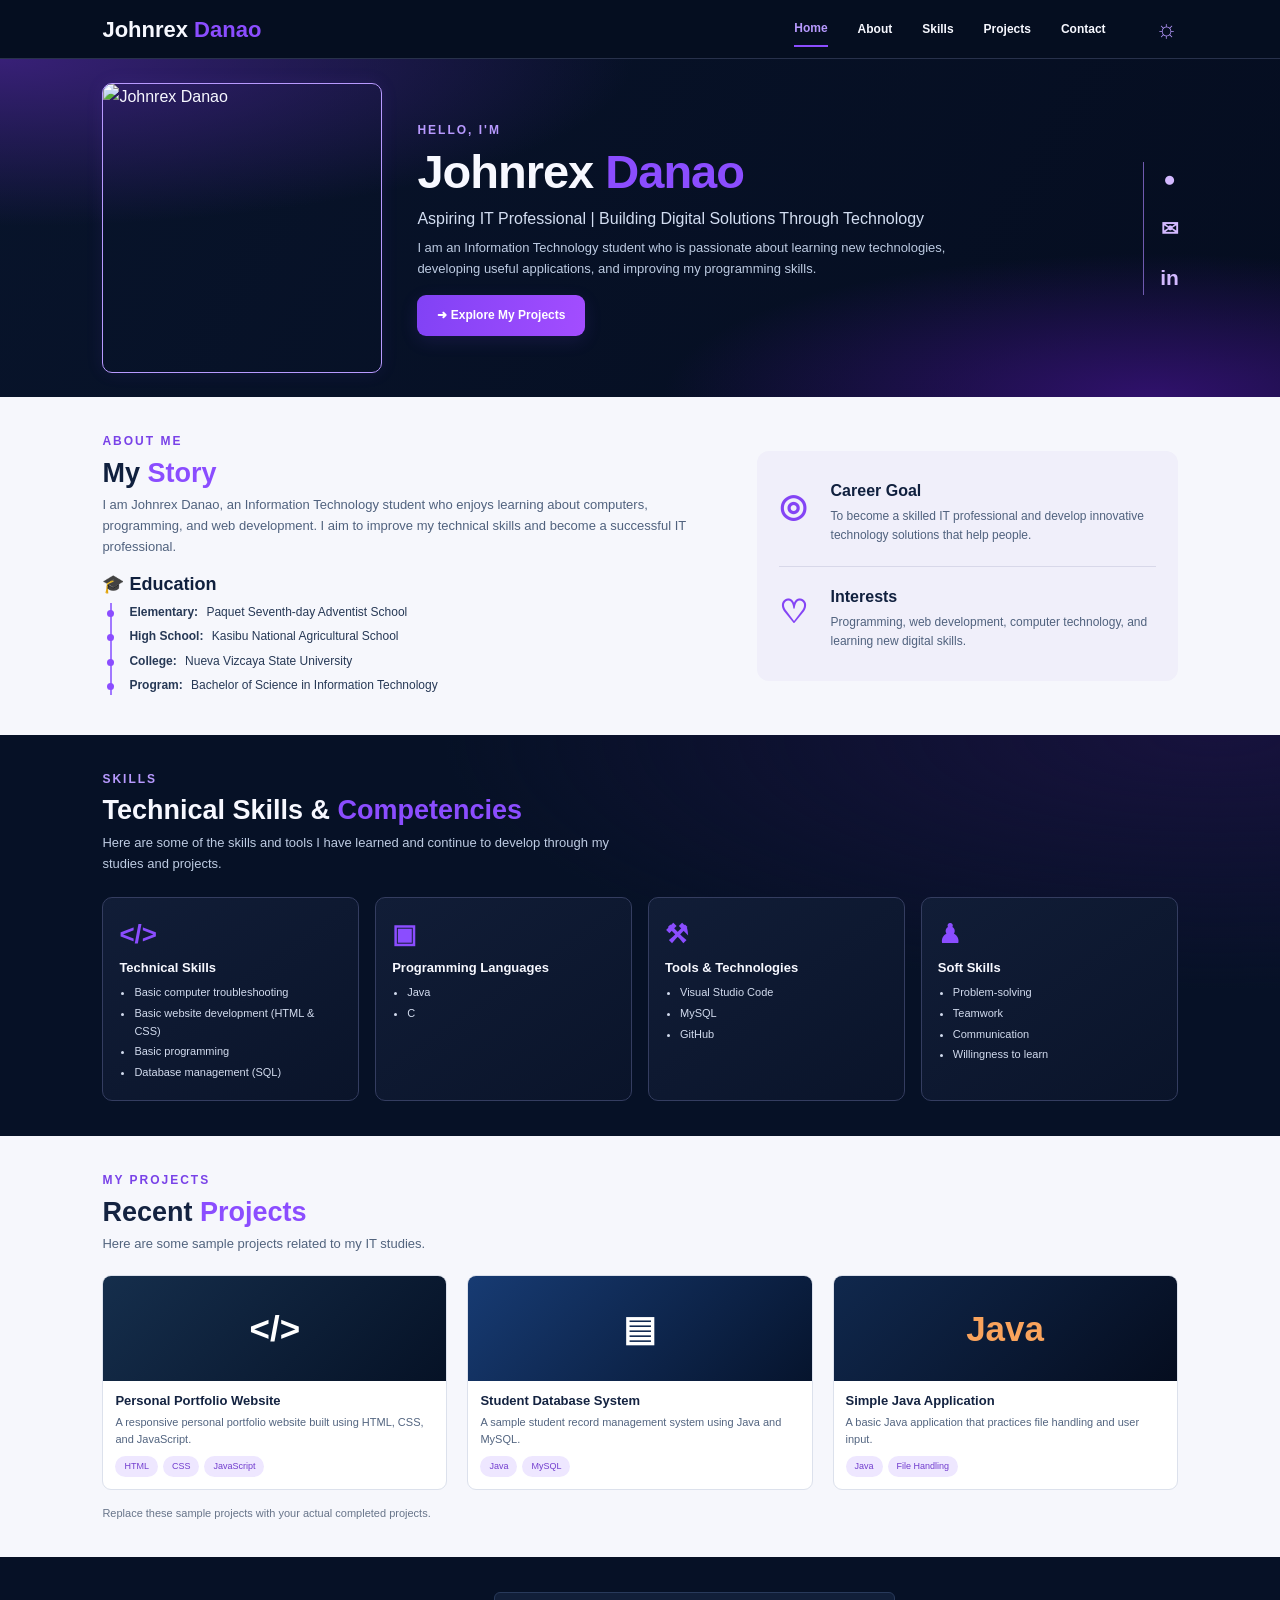
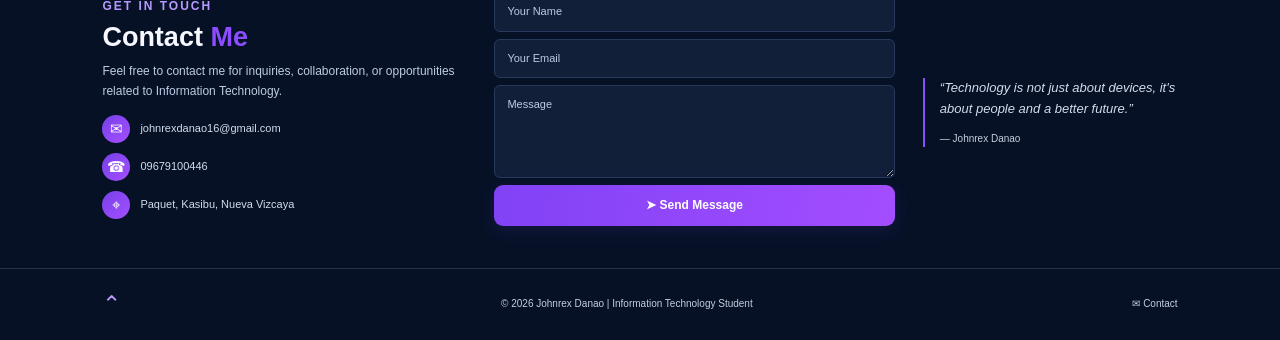
==== index.html @ a5cda1eb "Rename portfolio files" ====
﻿<!DOCTYPE html>
<html lang="en">
<head>
  <meta charset="UTF-8">
  <meta name="viewport" content="width=device-width, initial-scale=1.0">
  <title>Johnrex Danao | IT Portfolio</title>

  <link rel="stylesheet" href="jana1.css">
  <script src="jana1.js" defer></script>
</head>
<body>

  <!-- NAVIGATION -->
  <header class="navbar">
    <a href="#home" class="logo">Johnrex <span>Danao</span></a>

    <button class="menu-toggle" id="menuToggle"
      aria-label="Open navigation" aria-expanded="false">☰</button>

    <nav class="nav-links" id="navLinks">
      <a href="#home">Home</a>
      <a href="#about">About</a>
      <a href="#skills">Skills</a>
      <a href="#projects">Projects</a>
      <a href="#contact">Contact</a>
      <button id="themeToggle" class="theme-toggle"
        aria-label="Toggle light and dark theme">☼</button>
    </nav>
  </header>

  <!-- HOME -->
  <section id="home" class="hero">
    <div class="hero-photo">
      <img src="C:\Users\johnr\OneDrive\Documents\mypicture.jpg" alt="Johnrex Danao">
    </div>

    <div class="hero-content">
      <p class="eyebrow">HELLO, I'M</p>
      <h1>Johnrex <span>Danao</span></h1>

      <h2>
        Aspiring IT Professional |
        Building Digital Solutions Through Technology
      </h2>

      <p>
        I am an Information Technology student who is passionate
        about learning new technologies, developing useful
        applications, and improving my programming skills.
      </p>

      <a href="#projects" class="button">
        ➜ Explore My Projects
      </a>
    </div>

    <div class="social-links">
      <a href="https://github.com/" target="_blank"
         rel="noopener noreferrer" aria-label="GitHub">●</a>
      <a href="mailto:johnrexdanao16@gmail.com"
         aria-label="Email">✉</a>
      <a href="https://www.linkedin.com/" target="_blank"
         rel="noopener noreferrer" aria-label="LinkedIn">in</a>
    </div>
  </section>

  <!-- ABOUT -->
  <section id="about" class="about section">
    <div class="about-left">
      <p class="eyebrow">ABOUT ME</p>
      <h2>My <span>Story</span></h2>

      <p>
        I am Johnrex Danao, an Information Technology student
        who enjoys learning about computers, programming,
        and web development. I aim to improve my technical
        skills and become a successful IT professional.
      </p>

      <h3 class="subheading">🎓 Education</h3>

      <div class="education">
        <p><strong>Elementary:</strong>
          Paquet Seventh-day Adventist School</p>
        <p><strong>High School:</strong>
          Kasibu National Agricultural School</p>
        <p><strong>College:</strong>
          Nueva Vizcaya State University</p>
        <p><strong>Program:</strong>
          Bachelor of Science in Information Technology</p>
      </div>
    </div>

    <div class="about-right">
      <article class="about-card">
        <div class="about-icon">◎</div>
        <div>
          <h3>Career Goal</h3>
          <p>
            To become a skilled IT professional and develop
            innovative technology solutions that help people.
          </p>
        </div>
      </article>

      <article class="about-card">
        <div class="about-icon">♡</div>
        <div>
          <h3>Interests</h3>
          <p>
            Programming, web development, computer technology,
            and learning new digital skills.
          </p>
        </div>
      </article>
    </div>
  </section>

  <!-- SKILLS -->
  <section id="skills" class="skills section">
    <p class="eyebrow">SKILLS</p>
    <h2>Technical Skills & <span>Competencies</span></h2>
    <p class="section-description">
      Here are some of the skills and tools I have learned
      and continue to develop through my studies and projects.
    </p>

    <div class="skills-grid">
      <article class="skill-card">
        <div class="skill-icon">&lt;/&gt;</div>
        <h3>Technical Skills</h3>
        <ul>
          <li>Basic computer troubleshooting</li>
          <li>Basic website development (HTML & CSS)</li>
          <li>Basic programming</li>
          <li>Database management (SQL)</li>
        </ul>
      </article>

      <article class="skill-card">
        <div class="skill-icon">▣</div>
        <h3>Programming Languages</h3>
        <ul>
          <li>Java</li>
          <li>C</li>
        </ul>
      </article>

      <article class="skill-card">
        <div class="skill-icon">⚒</div>
        <h3>Tools & Technologies</h3>
        <ul>
          <li>Visual Studio Code</li>
          <li>MySQL</li>
          <li>GitHub</li>
        </ul>
      </article>

      <article class="skill-card">
        <div class="skill-icon">♟</div>
        <h3>Soft Skills</h3>
        <ul>
          <li>Problem-solving</li>
          <li>Teamwork</li>
          <li>Communication</li>
          <li>Willingness to learn</li>
        </ul>
      </article>
    </div>
  </section>

  <!-- PROJECTS -->
  <section id="projects" class="projects section">
    <p class="eyebrow">MY PROJECTS</p>
    <h2>Recent <span>Projects</span></h2>
    <p class="section-description">
      Here are some sample projects related to my IT studies.
    </p>

    <div class="projects-grid">
      <article class="project-card">
        <div class="project-image code-image">
          <span>&lt;/&gt;</span>
        </div>
        <div class="project-content">
          <h3>Personal Portfolio Website</h3>
          <p>
            A responsive personal portfolio website built
            using HTML, CSS, and JavaScript.
          </p>
          <div class="tags">
            <span>HTML</span><span>CSS</span><span>JavaScript</span>
          </div>
        </div>
      </article>

      <article class="project-card">
        <div class="project-image database-image">
          <span>▤</span>
        </div>
        <div class="project-content">
          <h3>Student Database System</h3>
          <p>
            A sample student record management system
            using Java and MySQL.
          </p>
          <div class="tags">
            <span>Java</span><span>MySQL</span>
          </div>
        </div>
      </article>

      <article class="project-card">
        <div class="project-image java-image">
          <span>Java</span>
        </div>
        <div class="project-content">
          <h3>Simple Java Application</h3>
          <p>
            A basic Java application that practices
            file handling and user input.
          </p>
          <div class="tags">
            <span>Java</span><span>File Handling</span>
          </div>
        </div>
      </article>
    </div>

    <p class="project-note">
      Replace these sample projects with your actual completed projects.
    </p>
  </section>

  <!-- CONTACT -->
  <section id="contact" class="contact section">
    <div class="contact-info">
      <p class="eyebrow">GET IN TOUCH</p>
      <h2>Contact <span>Me</span></h2>
      <p>
        Feel free to contact me for inquiries, collaboration,
        or opportunities related to Information Technology.
      </p>

      <div class="contact-item">
        <span>✉</span>
        <a href="mailto:johnrexdanao16@gmail.com">
          johnrexdanao16@gmail.com
        </a>
      </div>

      <div class="contact-item">
        <span>☎</span>
        <a href="tel:09679100446">09679100446</a>
      </div>

      <div class="contact-item">
        <span>⌖</span>
        <p>Paquet, Kasibu, Nueva Vizcaya</p>
      </div>
    </div>

    <form class="contact-form" id="contactForm">
      <label class="sr-only" for="name">Your Name</label>
      <input type="text" id="name" placeholder="Your Name" required>

      <label class="sr-only" for="email">Your Email</label>
      <input type="email" id="email" placeholder="Your Email" required>

      <label class="sr-only" for="message">Message</label>
      <textarea id="message" placeholder="Message"
        rows="4" required></textarea>

      <button type="submit" class="button">➤ Send Message</button>
      <p id="formNotice" class="form-notice" aria-live="polite"></p>
    </form>

    <blockquote class="quote">
      “Technology is not just about devices, it's about
      people and a better future.”
      <footer>— Johnrex Danao</footer>
    </blockquote>
  </section>

  <!-- FOOTER -->
  <footer class="footer">
    <a href="#home" class="back-top">⌃</a>
    <p>
      © <span id="year"></span> Johnrex Danao |
      Information Technology Student
    </p>
    <a href="mailto:johnrexdanao16@gmail.com">✉ Contact</a>
  </footer>

</body>
</html>
---- jana1.css ----
﻿/* GENERAL SETTINGS */
* {
  margin: 0;
  padding: 0;
  box-sizing: border-box;
}

:root {
  --purple: #8b4dff;
  --purple-light: #b89aff;
  --navy: #061126;
  --navy-card: #101d37;
  --white: #f7f8ff;
  --muted: #bdcbe2;
  --border: #343d60;
  --light-bg: #f6f7fc;
  --light-text: #273956;
}

html {
  scroll-behavior: smooth;
  scroll-padding-top: 75px;
}

body {
  font-family: Arial, Helvetica, sans-serif;
  background: var(--navy);
  color: var(--white);
  line-height: 1.6;
}

a {
  text-decoration: none;
  color: inherit;
}

button,
input,
textarea {
  font: inherit;
}

button {
  cursor: pointer;
}

section {
  scroll-margin-top: 70px;
}

h1,
h2,
h3 {
  line-height: 1.25;
}

h2 span,
h1 span,
.logo span {
  color: var(--purple);
}

.eyebrow {
  color: var(--purple-light);
  font-size: 12px;
  font-weight: bold;
  letter-spacing: 2px;
  margin-bottom: 5px;
}

.section {
  padding: 35px 8%;
}

.section h2 {
  font-size: 27px;
  margin-bottom: 5px;
}

.section-description {
  font-size: 13px;
  color: var(--muted);
  max-width: 550px;
  margin-bottom: 20px;
}

/* NAVIGATION BAR */
.navbar {
  min-height: 52px;
  padding: 10px 8%;
  display: flex;
  align-items: center;
  justify-content: space-between;
  gap: 20px;
  background: #050e20;
  border-bottom: 1px solid #28314b;
  position: sticky;
  top: 0;
  z-index: 1000;
}

.logo {
  font-size: 22px;
  font-weight: bold;
  white-space: nowrap;
}

.nav-links {
  display: flex;
  align-items: center;
  gap: 30px;
}

.nav-links a {
  font-size: 12px;
  font-weight: bold;
  padding: 7px 0;
  transition: color 0.3s;
}

.nav-links a:hover,
.nav-links a.active {
  color: var(--purple-light);
  border-bottom: 2px solid var(--purple);
}

.theme-toggle {
  color: var(--purple-light);
  background: none;
  border: none;
  font-size: 24px;
  margin-left: 20px;
}

.menu-toggle {
  display: none;
  background: none;
  color: white;
  border: none;
  font-size: 25px;
}

/* HERO / HOME */
.hero {
  min-height: 335px;
  padding: 24px 8%;
  display: grid;
  grid-template-columns: 280px minmax(0, 1fr) 35px;
  align-items: center;
  gap: 35px;
  background:
    radial-gradient(
      ellipse at 0% 0%,
      #382077 0%,
      transparent 35%
    ),
    radial-gradient(
      ellipse at 90% 100%,
      #30116c 0%,
      transparent 30%
    ),
    linear-gradient(120deg, #08142b, #050d20);
}

.hero-photo {
  height: 290px;
  overflow: hidden;
  border: 1.5px solid var(--purple-light);
  border-radius: 10px;
  box-shadow: 0 0 18px #8b4dff18;
}

.hero-photo img {
  display: block;
  width: 100%;
  height: 100%;
  object-fit: cover;
  object-position: center 25%;
}

.hero-content h1 {
  font-size: clamp(30px, 4.5vw, 47px);
  line-height: 1.15;
  margin-bottom: 8px;
  letter-spacing: -1px;
}

.hero-content h2 {
  color: #d3def2;
  font-size: 16px;
  font-weight: normal;
  line-height: 1.45;
  margin-bottom: 8px;
}

.hero-content > p:not(.eyebrow) {
  color: var(--muted);
  font-size: 13px;
  max-width: 540px;
  margin-bottom: 15px;
}

.button {
  display: inline-block;
  border: none;
  border-radius: 9px;
  padding: 11px 20px;
  color: white;
  background: linear-gradient(
    100deg,
    #8142f5,
    #a34dff
  );
  font-size: 12px;
  font-weight: bold;
  box-shadow: 0 5px 18px #8245ff20;
  transition: transform 0.3s, box-shadow 0.3s;
}

.button:hover {
  transform: translateY(-2px);
  box-shadow: 0 8px 22px #8245ff45;
}

.social-links {
  display: flex;
  flex-direction: column;
  align-items: center;
  gap: 16px;
  border-left: 1px solid #6f5aaf;
  padding-left: 18px;
}

.social-links a {
  color: #d3b9ff;
  font-weight: bold;
  font-size: 21px;
}

/* ABOUT SECTION */
.about {
  background: var(--light-bg);
  color: var(--light-text);
  display: grid;
  grid-template-columns: 1.25fr 0.85fr;
  gap: 35px;
  align-items: center;
}

.about > div > p:not(.eyebrow) {
  font-size: 13px;
  color: #50627e;
  margin-bottom: 15px;
}

.about .eyebrow {
  color: #7942e8;
}

.about-left h2,
.about h3 {
  color: #10203e;
}

.subheading {
  font-size: 18px;
  margin: 14px 0 8px;
}

.education {
  border-left: 2px solid #a178ff;
  margin-left: 8px;
  padding-left: 17px;
}

.education p {
  font-size: 12px;
  margin-bottom: 5px;
  position: relative;
}

.education p::before {
  content: "";
  width: 7px;
  height: 7px;
  background: var(--purple);
  border-radius: 50%;
  position: absolute;
  left: -22px;
  top: 7px;
}

.education strong {
  margin-right: 5px;
}

.about-right {
  background: #f0effa;
  padding: 10px 22px;
  border-radius: 12px;
}

.about-card {
  display: flex;
  gap: 17px;
  padding: 20px 0;
}

.about-card + .about-card {
  border-top: 1px solid #d8d8e9;
}

.about-icon {
  color: #8444f5;
  font-size: 32px;
  font-weight: bold;
  min-width: 35px;
}

.about-card h3 {
  font-size: 16px;
  margin-bottom: 6px;
}

.about-card p {
  color: #50627e;
  font-size: 12px;
}

/* SKILLS SECTION */
.skills {
  background:
    radial-gradient(
      ellipse at 95% 0%,
      #17123d,
      transparent 45%
    ),
    var(--navy);
}

.skills-grid {
  display: grid;
  grid-template-columns: repeat(4, minmax(0, 1fr));
  gap: 16px;
  margin-top: 22px;
}

.skill-card {
  border: 1px solid var(--border);
  background: linear-gradient(
    145deg,
    #111d37,
    #0a142a
  );
  border-radius: 10px;
  padding: 16px;
  transition: border-color 0.3s, transform 0.3s;
}

.skill-card:hover {
  border-color: var(--purple);
  transform: translateY(-4px);
}

.skill-icon {
  color: var(--purple);
  font-size: 26px;
  font-weight: bold;
  margin-bottom: 5px;
}

.skill-card h3 {
  font-size: 13px;
  margin-bottom: 8px;
}

.skill-card ul {
  padding-left: 15px;
  color: #d2dbee;
  font-size: 11px;
}

.skill-card li {
  margin-bottom: 3px;
}

/* PROJECTS SECTION */
.projects {
  background: var(--light-bg);
  color: #142341;
}

.projects .eyebrow {
  color: #7942e8;
}

.projects .section-description {
  color: #52647e;
}

.projects-grid {
  display: grid;
  grid-template-columns: repeat(3, minmax(0, 1fr));
  gap: 20px;
}

.project-card {
  background: white;
  border: 1px solid #dce1ec;
  border-radius: 9px;
  overflow: hidden;
  transition: transform 0.3s, box-shadow 0.3s;
}

.project-card:hover {
  transform: translateY(-4px);
  box-shadow: 0 12px 25px #101b3515;
}

.project-image {
  height: 105px;
  display: grid;
  place-items: center;
  color: white;
  background: linear-gradient(135deg, #142b51, #071229);
  font-size: 35px;
  font-weight: bold;
}

.code-image {
  background: linear-gradient(135deg, #152e4c, #061226);
}

.database-image {
  background: linear-gradient(135deg, #173b73, #06142d);
}

.java-image {
  background: linear-gradient(135deg, #10284d, #050d1f);
  color: #f9a35c;
}

.project-content {
  padding: 12px;
}

.project-content h3 {
  font-size: 13px;
  margin-bottom: 5px;
}

.project-content p {
  color: #536580;
  font-size: 11px;
  line-height: 1.5;
  margin-bottom: 9px;
}

.tags {
  display: flex;
  flex-wrap: wrap;
  gap: 5px;
}

.tags span {
  color: #713cce;
  background: #eee7ff;
  padding: 3px 9px;
  border-radius: 20px;
  font-size: 9px;
}

.project-note {
  color: #68758a;
  font-size: 11px;
  margin-top: 15px;
}

/* CONTACT SECTION */
.contact {
  display: grid;
  grid-template-columns: 1fr 1.1fr 0.7fr;
  gap: 28px;
  align-items: center;
  background: #061126;
}

.contact-info h2 {
  margin-bottom: 8px;
}

.contact-info > p:not(.eyebrow) {
  font-size: 12px;
  color: var(--muted);
  margin-bottom: 14px;
}

.contact-item {
  display: flex;
  align-items: center;
  gap: 10px;
  margin: 10px 0;
  font-size: 11px;
  overflow-wrap: anywhere;
}

.contact-item > span {
  display: grid;
  place-items: center;
  flex-shrink: 0;
  width: 28px;
  height: 28px;
  border-radius: 50%;
  color: white;
  background: linear-gradient(135deg, #7540e9, #a64fff);
  font-size: 15px;
}

.contact-item p {
  color: #d3dced;
}

.contact-item a {
  color: #d3dced;
}

.contact-item a:hover {
  color: var(--purple-light);
}

.contact-form {
  display: flex;
  flex-direction: column;
  gap: 7px;
}

.contact-form input,
.contact-form textarea {
  width: 100%;
  background: #111f39;
  color: white;
  border: 1px solid #283a5b;
  border-radius: 6px;
  padding: 10px 12px;
  font-size: 11px;
  outline: none;
}

.contact-form input:focus,
.contact-form textarea:focus {
  border-color: var(--purple);
}

.contact-form input::placeholder,
.contact-form textarea::placeholder {
  color: #bdcbe2;
}

.contact-form textarea {
  resize: vertical;
}

.contact-form .button {
  width: 100%;
}

.form-notice {
  color: #c9b4ff;
  font-size: 11px;
}

.sr-only {
  position: absolute;
  width: 1px;
  height: 1px;
  padding: 0;
  margin: -1px;
  overflow: hidden;
  clip: rect(0, 0, 0, 0);
  white-space: nowrap;
  border: 0;
}

.quote {
  color: #d3dced;
  font-style: italic;
  font-size: 13px;
  border-left: 2px solid var(--purple);
  padding-left: 15px;
}

.quote footer {
  margin-top: 12px;
  color: #c5cfe0;
  font-size: 10px;
  font-style: normal;
}

/* FOOTER */
.footer {
  padding: 17px 8%;
  border-top: 1px solid #26334d;
  display: flex;
  align-items: center;
  justify-content: space-between;
  gap: 15px;
  color: #c3cee0;
  font-size: 10px;
}

.back-top {
  font-size: 23px;
  color: var(--purple-light);
}

/* LIGHT THEME */
body.light-theme {
  --navy: #f4f6fc;
  --navy-card: #ffffff;
  --white: #17213b;
  --muted: #536580;
  --border: #d9deeb;
}

body.light-theme .navbar,
body.light-theme .hero,
body.light-theme .skills,
body.light-theme .contact {
  background: #eef1fa;
  color: #17213b;
}

body.light-theme .nav-links a,
body.light-theme .hero-content h2,
body.light-theme .hero-content > p:not(.eyebrow),
body.light-theme .skill-card ul,
body.light-theme .contact-info > p:not(.eyebrow),
body.light-theme .contact-item a,
body.light-theme .contact-item p,
body.light-theme .quote,
body.light-theme .quote footer {
  color: #354664;
}

body.light-theme .skill-card,
body.light-theme .contact-form input,
body.light-theme .contact-form textarea {
  background: #fff;
  color: #17213b;
}

body.light-theme .contact-form input::placeholder,
body.light-theme .contact-form textarea::placeholder {
  color: #536580;
}

/* MOBILE RESPONSIVENESS */
@media (max-width: 900px) {
  .navbar,
  .hero,
  .section,
  .footer {
    padding-left: 5%;
    padding-right: 5%;
  }

  .hero {
    grid-template-columns: 220px minmax(0, 1fr);
    gap: 24px;
  }

  .hero-photo {
    height: 270px;
  }

  .social-links {
    display: none;
  }

  .skills-grid {
    grid-template-columns: repeat(2, minmax(0, 1fr));
  }

  .contact {
    grid-template-columns: 1fr 1fr;
  }

  .quote {
    grid-column: 1 / -1;
  }
}

@media (max-width: 600px) {
  .navbar {
    padding: 12px 5%;
  }

  .logo {
    font-size: 19px;
  }

  .menu-toggle {
    display: block;
  }

  .nav-links {
    display: none;
    position: absolute;
    top: 100%;
    left: 0;
    width: 100%;
    padding: 18px 6%;
    background: #081329;
    border-bottom: 1px solid var(--border);
    flex-direction: column;
    align-items: stretch;
    gap: 12px;
  }

  .nav-links.open {
    display: flex;
  }

  .nav-links a {
    padding: 8px 0;
  }

  .theme-toggle {
    margin: 0;
    align-self: flex-start;
  }

  .hero {
    grid-template-columns: 1fr;
    padding-top: 28px;
    text-align: center;
    gap: 22px;
  }

  .hero-photo {
    width: min(280px, 85%);
    height: 310px;
    margin: auto;
  }

  .hero-content h1 {
    font-size: 37px;
  }

  .hero-content h2 {
    font-size: 15px;
  }

  .section {
    padding-top: 38px;
    padding-bottom: 38px;
  }

  .section h2 {
    font-size: 25px;
  }

  .about {
    grid-template-columns: 1fr;
    gap: 22px;
  }

  .about-right {
    padding: 8px 17px;
  }

  .skills-grid,
  .projects-grid,
  .contact {
    grid-template-columns: 1fr;
  }

  .skill-card {
    padding: 18px;
  }

  .project-image {
    height: 140px;
  }

  .quote {
    grid-column: auto;
  }

  .footer {
    flex-wrap: wrap;
    justify-content: center;
    text-align: center;
  }
}
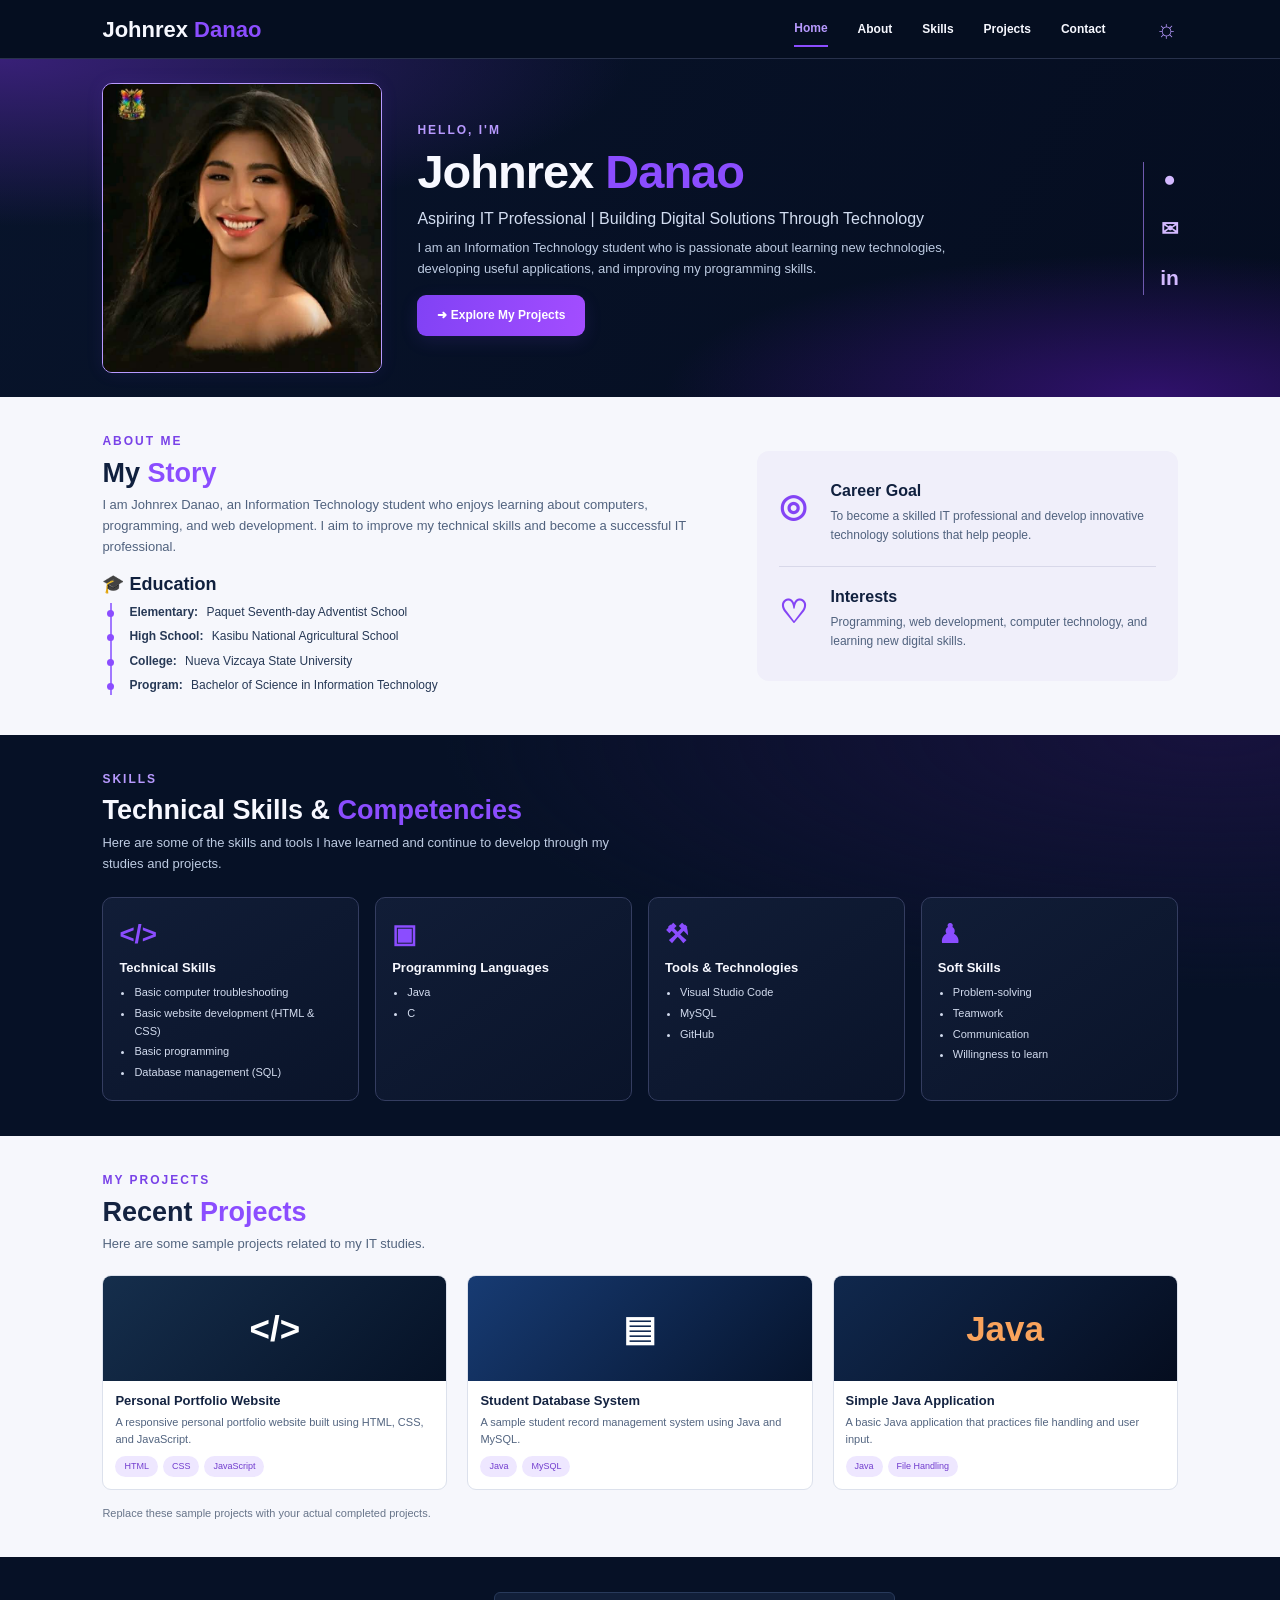
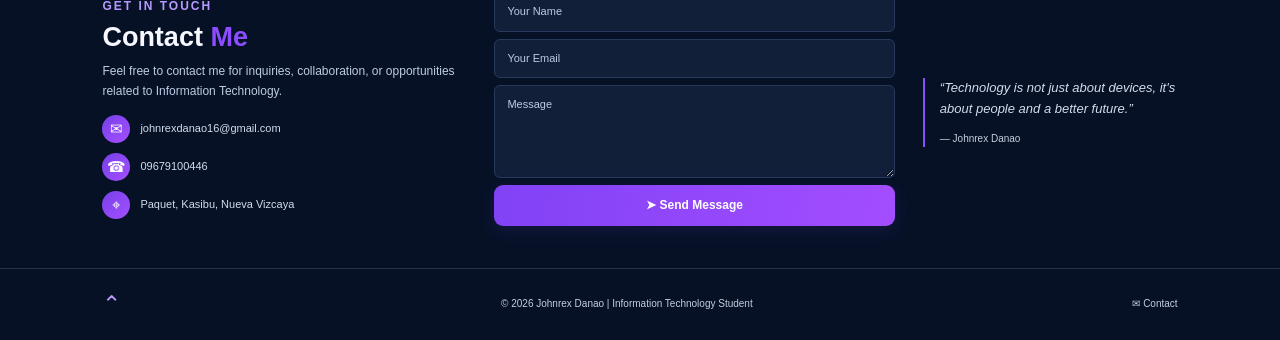
==== commit 2205c653: "Update index.html" ====
--- a/index.html
+++ b/index.html
@@ -5,7 +5,7 @@
   <meta name="viewport" content="width=device-width, initial-scale=1.0">
   <title>Johnrex Danao | IT Portfolio</title>
 
-  <link rel="stylesheet" href="jana1.css">
+  <link rel="stylesheet" href="style.css">
   <script src="jana1.js" defer></script>
 </head>
 <body>
@@ -31,7 +31,7 @@
   <!-- HOME -->
   <section id="home" class="hero">
     <div class="hero-photo">
-      <img src="C:\Users\johnr\OneDrive\Documents\mypicture.jpg" alt="Johnrex Danao">
+      <img src="mypicture.jpg" alt="Johnrex Danao">
     </div>
 
     <div class="hero-content">
--- a/style.css
+++ b/style.css
@@ -0,0 +1,795 @@
+﻿/* GENERAL SETTINGS */
+* {
+  margin: 0;
+  padding: 0;
+  box-sizing: border-box;
+}
+
+:root {
+  --purple: #8b4dff;
+  --purple-light: #b89aff;
+  --navy: #061126;
+  --navy-card: #101d37;
+  --white: #f7f8ff;
+  --muted: #bdcbe2;
+  --border: #343d60;
+  --light-bg: #f6f7fc;
+  --light-text: #273956;
+}
+
+html {
+  scroll-behavior: smooth;
+  scroll-padding-top: 75px;
+}
+
+body {
+  font-family: Arial, Helvetica, sans-serif;
+  background: var(--navy);
+  color: var(--white);
+  line-height: 1.6;
+}
+
+a {
+  text-decoration: none;
+  color: inherit;
+}
+
+button,
+input,
+textarea {
+  font: inherit;
+}
+
+button {
+  cursor: pointer;
+}
+
+section {
+  scroll-margin-top: 70px;
+}
+
+h1,
+h2,
+h3 {
+  line-height: 1.25;
+}
+
+h2 span,
+h1 span,
+.logo span {
+  color: var(--purple);
+}
+
+.eyebrow {
+  color: var(--purple-light);
+  font-size: 12px;
+  font-weight: bold;
+  letter-spacing: 2px;
+  margin-bottom: 5px;
+}
+
+.section {
+  padding: 35px 8%;
+}
+
+.section h2 {
+  font-size: 27px;
+  margin-bottom: 5px;
+}
+
+.section-description {
+  font-size: 13px;
+  color: var(--muted);
+  max-width: 550px;
+  margin-bottom: 20px;
+}
+
+/* NAVIGATION BAR */
+.navbar {
+  min-height: 52px;
+  padding: 10px 8%;
+  display: flex;
+  align-items: center;
+  justify-content: space-between;
+  gap: 20px;
+  background: #050e20;
+  border-bottom: 1px solid #28314b;
+  position: sticky;
+  top: 0;
+  z-index: 1000;
+}
+
+.logo {
+  font-size: 22px;
+  font-weight: bold;
+  white-space: nowrap;
+}
+
+.nav-links {
+  display: flex;
+  align-items: center;
+  gap: 30px;
+}
+
+.nav-links a {
+  font-size: 12px;
+  font-weight: bold;
+  padding: 7px 0;
+  transition: color 0.3s;
+}
+
+.nav-links a:hover,
+.nav-links a.active {
+  color: var(--purple-light);
+  border-bottom: 2px solid var(--purple);
+}
+
+.theme-toggle {
+  color: var(--purple-light);
+  background: none;
+  border: none;
+  font-size: 24px;
+  margin-left: 20px;
+}
+
+.menu-toggle {
+  display: none;
+  background: none;
+  color: white;
+  border: none;
+  font-size: 25px;
+}
+
+/* HERO / HOME */
+.hero {
+  min-height: 335px;
+  padding: 24px 8%;
+  display: grid;
+  grid-template-columns: 280px minmax(0, 1fr) 35px;
+  align-items: center;
+  gap: 35px;
+  background:
+    radial-gradient(
+      ellipse at 0% 0%,
+      #382077 0%,
+      transparent 35%
+    ),
+    radial-gradient(
+      ellipse at 90% 100%,
+      #30116c 0%,
+      transparent 30%
+    ),
+    linear-gradient(120deg, #08142b, #050d20);
+}
+
+.hero-photo {
+  height: 290px;
+  overflow: hidden;
+  border: 1.5px solid var(--purple-light);
+  border-radius: 10px;
+  box-shadow: 0 0 18px #8b4dff18;
+}
+
+.hero-photo img {
+  display: block;
+  width: 100%;
+  height: 100%;
+  object-fit: cover;
+  object-position: center 25%;
+}
+
+.hero-content h1 {
+  font-size: clamp(30px, 4.5vw, 47px);
+  line-height: 1.15;
+  margin-bottom: 8px;
+  letter-spacing: -1px;
+}
+
+.hero-content h2 {
+  color: #d3def2;
+  font-size: 16px;
+  font-weight: normal;
+  line-height: 1.45;
+  margin-bottom: 8px;
+}
+
+.hero-content > p:not(.eyebrow) {
+  color: var(--muted);
+  font-size: 13px;
+  max-width: 540px;
+  margin-bottom: 15px;
+}
+
+.button {
+  display: inline-block;
+  border: none;
+  border-radius: 9px;
+  padding: 11px 20px;
+  color: white;
+  background: linear-gradient(
+    100deg,
+    #8142f5,
+    #a34dff
+  );
+  font-size: 12px;
+  font-weight: bold;
+  box-shadow: 0 5px 18px #8245ff20;
+  transition: transform 0.3s, box-shadow 0.3s;
+}
+
+.button:hover {
+  transform: translateY(-2px);
+  box-shadow: 0 8px 22px #8245ff45;
+}
+
+.social-links {
+  display: flex;
+  flex-direction: column;
+  align-items: center;
+  gap: 16px;
+  border-left: 1px solid #6f5aaf;
+  padding-left: 18px;
+}
+
+.social-links a {
+  color: #d3b9ff;
+  font-weight: bold;
+  font-size: 21px;
+}
+
+/* ABOUT SECTION */
+.about {
+  background: var(--light-bg);
+  color: var(--light-text);
+  display: grid;
+  grid-template-columns: 1.25fr 0.85fr;
+  gap: 35px;
+  align-items: center;
+}
+
+.about > div > p:not(.eyebrow) {
+  font-size: 13px;
+  color: #50627e;
+  margin-bottom: 15px;
+}
+
+.about .eyebrow {
+  color: #7942e8;
+}
+
+.about-left h2,
+.about h3 {
+  color: #10203e;
+}
+
+.subheading {
+  font-size: 18px;
+  margin: 14px 0 8px;
+}
+
+.education {
+  border-left: 2px solid #a178ff;
+  margin-left: 8px;
+  padding-left: 17px;
+}
+
+.education p {
+  font-size: 12px;
+  margin-bottom: 5px;
+  position: relative;
+}
+
+.education p::before {
+  content: "";
+  width: 7px;
+  height: 7px;
+  background: var(--purple);
+  border-radius: 50%;
+  position: absolute;
+  left: -22px;
+  top: 7px;
+}
+
+.education strong {
+  margin-right: 5px;
+}
+
+.about-right {
+  background: #f0effa;
+  padding: 10px 22px;
+  border-radius: 12px;
+}
+
+.about-card {
+  display: flex;
+  gap: 17px;
+  padding: 20px 0;
+}
+
+.about-card + .about-card {
+  border-top: 1px solid #d8d8e9;
+}
+
+.about-icon {
+  color: #8444f5;
+  font-size: 32px;
+  font-weight: bold;
+  min-width: 35px;
+}
+
+.about-card h3 {
+  font-size: 16px;
+  margin-bottom: 6px;
+}
+
+.about-card p {
+  color: #50627e;
+  font-size: 12px;
+}
+
+/* SKILLS SECTION */
+.skills {
+  background:
+    radial-gradient(
+      ellipse at 95% 0%,
+      #17123d,
+      transparent 45%
+    ),
+    var(--navy);
+}
+
+.skills-grid {
+  display: grid;
+  grid-template-columns: repeat(4, minmax(0, 1fr));
+  gap: 16px;
+  margin-top: 22px;
+}
+
+.skill-card {
+  border: 1px solid var(--border);
+  background: linear-gradient(
+    145deg,
+    #111d37,
+    #0a142a
+  );
+  border-radius: 10px;
+  padding: 16px;
+  transition: border-color 0.3s, transform 0.3s;
+}
+
+.skill-card:hover {
+  border-color: var(--purple);
+  transform: translateY(-4px);
+}
+
+.skill-icon {
+  color: var(--purple);
+  font-size: 26px;
+  font-weight: bold;
+  margin-bottom: 5px;
+}
+
+.skill-card h3 {
+  font-size: 13px;
+  margin-bottom: 8px;
+}
+
+.skill-card ul {
+  padding-left: 15px;
+  color: #d2dbee;
+  font-size: 11px;
+}
+
+.skill-card li {
+  margin-bottom: 3px;
+}
+
+/* PROJECTS SECTION */
+.projects {
+  background: var(--light-bg);
+  color: #142341;
+}
+
+.projects .eyebrow {
+  color: #7942e8;
+}
+
+.projects .section-description {
+  color: #52647e;
+}
+
+.projects-grid {
+  display: grid;
+  grid-template-columns: repeat(3, minmax(0, 1fr));
+  gap: 20px;
+}
+
+.project-card {
+  background: white;
+  border: 1px solid #dce1ec;
+  border-radius: 9px;
+  overflow: hidden;
+  transition: transform 0.3s, box-shadow 0.3s;
+}
+
+.project-card:hover {
+  transform: translateY(-4px);
+  box-shadow: 0 12px 25px #101b3515;
+}
+
+.project-image {
+  height: 105px;
+  display: grid;
+  place-items: center;
+  color: white;
+  background: linear-gradient(135deg, #142b51, #071229);
+  font-size: 35px;
+  font-weight: bold;
+}
+
+.code-image {
+  background: linear-gradient(135deg, #152e4c, #061226);
+}
+
+.database-image {
+  background: linear-gradient(135deg, #173b73, #06142d);
+}
+
+.java-image {
+  background: linear-gradient(135deg, #10284d, #050d1f);
+  color: #f9a35c;
+}
+
+.project-content {
+  padding: 12px;
+}
+
+.project-content h3 {
+  font-size: 13px;
+  margin-bottom: 5px;
+}
+
+.project-content p {
+  color: #536580;
+  font-size: 11px;
+  line-height: 1.5;
+  margin-bottom: 9px;
+}
+
+.tags {
+  display: flex;
+  flex-wrap: wrap;
+  gap: 5px;
+}
+
+.tags span {
+  color: #713cce;
+  background: #eee7ff;
+  padding: 3px 9px;
+  border-radius: 20px;
+  font-size: 9px;
+}
+
+.project-note {
+  color: #68758a;
+  font-size: 11px;
+  margin-top: 15px;
+}
+
+/* CONTACT SECTION */
+.contact {
+  display: grid;
+  grid-template-columns: 1fr 1.1fr 0.7fr;
+  gap: 28px;
+  align-items: center;
+  background: #061126;
+}
+
+.contact-info h2 {
+  margin-bottom: 8px;
+}
+
+.contact-info > p:not(.eyebrow) {
+  font-size: 12px;
+  color: var(--muted);
+  margin-bottom: 14px;
+}
+
+.contact-item {
+  display: flex;
+  align-items: center;
+  gap: 10px;
+  margin: 10px 0;
+  font-size: 11px;
+  overflow-wrap: anywhere;
+}
+
+.contact-item > span {
+  display: grid;
+  place-items: center;
+  flex-shrink: 0;
+  width: 28px;
+  height: 28px;
+  border-radius: 50%;
+  color: white;
+  background: linear-gradient(135deg, #7540e9, #a64fff);
+  font-size: 15px;
+}
+
+.contact-item p {
+  color: #d3dced;
+}
+
+.contact-item a {
+  color: #d3dced;
+}
+
+.contact-item a:hover {
+  color: var(--purple-light);
+}
+
+.contact-form {
+  display: flex;
+  flex-direction: column;
+  gap: 7px;
+}
+
+.contact-form input,
+.contact-form textarea {
+  width: 100%;
+  background: #111f39;
+  color: white;
+  border: 1px solid #283a5b;
+  border-radius: 6px;
+  padding: 10px 12px;
+  font-size: 11px;
+  outline: none;
+}
+
+.contact-form input:focus,
+.contact-form textarea:focus {
+  border-color: var(--purple);
+}
+
+.contact-form input::placeholder,
+.contact-form textarea::placeholder {
+  color: #bdcbe2;
+}
+
+.contact-form textarea {
+  resize: vertical;
+}
+
+.contact-form .button {
+  width: 100%;
+}
+
+.form-notice {
+  color: #c9b4ff;
+  font-size: 11px;
+}
+
+.sr-only {
+  position: absolute;
+  width: 1px;
+  height: 1px;
+  padding: 0;
+  margin: -1px;
+  overflow: hidden;
+  clip: rect(0, 0, 0, 0);
+  white-space: nowrap;
+  border: 0;
+}
+
+.quote {
+  color: #d3dced;
+  font-style: italic;
+  font-size: 13px;
+  border-left: 2px solid var(--purple);
+  padding-left: 15px;
+}
+
+.quote footer {
+  margin-top: 12px;
+  color: #c5cfe0;
+  font-size: 10px;
+  font-style: normal;
+}
+
+/* FOOTER */
+.footer {
+  padding: 17px 8%;
+  border-top: 1px solid #26334d;
+  display: flex;
+  align-items: center;
+  justify-content: space-between;
+  gap: 15px;
+  color: #c3cee0;
+  font-size: 10px;
+}
+
+.back-top {
+  font-size: 23px;
+  color: var(--purple-light);
+}
+
+/* LIGHT THEME */
+body.light-theme {
+  --navy: #f4f6fc;
+  --navy-card: #ffffff;
+  --white: #17213b;
+  --muted: #536580;
+  --border: #d9deeb;
+}
+
+body.light-theme .navbar,
+body.light-theme .hero,
+body.light-theme .skills,
+body.light-theme .contact {
+  background: #eef1fa;
+  color: #17213b;
+}
+
+body.light-theme .nav-links a,
+body.light-theme .hero-content h2,
+body.light-theme .hero-content > p:not(.eyebrow),
+body.light-theme .skill-card ul,
+body.light-theme .contact-info > p:not(.eyebrow),
+body.light-theme .contact-item a,
+body.light-theme .contact-item p,
+body.light-theme .quote,
+body.light-theme .quote footer {
+  color: #354664;
+}
+
+body.light-theme .skill-card,
+body.light-theme .contact-form input,
+body.light-theme .contact-form textarea {
+  background: #fff;
+  color: #17213b;
+}
+
+body.light-theme .contact-form input::placeholder,
+body.light-theme .contact-form textarea::placeholder {
+  color: #536580;
+}
+
+/* MOBILE RESPONSIVENESS */
+@media (max-width: 900px) {
+  .navbar,
+  .hero,
+  .section,
+  .footer {
+    padding-left: 5%;
+    padding-right: 5%;
+  }
+
+  .hero {
+    grid-template-columns: 220px minmax(0, 1fr);
+    gap: 24px;
+  }
+
+  .hero-photo {
+    height: 270px;
+  }
+
+  .social-links {
+    display: none;
+  }
+
+  .skills-grid {
+    grid-template-columns: repeat(2, minmax(0, 1fr));
+  }
+
+  .contact {
+    grid-template-columns: 1fr 1fr;
+  }
+
+  .quote {
+    grid-column: 1 / -1;
+  }
+}
+
+@media (max-width: 600px) {
+  .navbar {
+    padding: 12px 5%;
+  }
+
+  .logo {
+    font-size: 19px;
+  }
+
+  .menu-toggle {
+    display: block;
+  }
+
+  .nav-links {
+    display: none;
+    position: absolute;
+    top: 100%;
+    left: 0;
+    width: 100%;
+    padding: 18px 6%;
+    background: #081329;
+    border-bottom: 1px solid var(--border);
+    flex-direction: column;
+    align-items: stretch;
+    gap: 12px;
+  }
+
+  .nav-links.open {
+    display: flex;
+  }
+
+  .nav-links a {
+    padding: 8px 0;
+  }
+
+  .theme-toggle {
+    margin: 0;
+    align-self: flex-start;
+  }
+
+  .hero {
+    grid-template-columns: 1fr;
+    padding-top: 28px;
+    text-align: center;
+    gap: 22px;
+  }
+
+  .hero-photo {
+    width: min(280px, 85%);
+    height: 310px;
+    margin: auto;
+  }
+
+  .hero-content h1 {
+    font-size: 37px;
+  }
+
+  .hero-content h2 {
+    font-size: 15px;
+  }
+
+  .section {
+    padding-top: 38px;
+    padding-bottom: 38px;
+  }
+
+  .section h2 {
+    font-size: 25px;
+  }
+
+  .about {
+    grid-template-columns: 1fr;
+    gap: 22px;
+  }
+
+  .about-right {
+    padding: 8px 17px;
+  }
+
+  .skills-grid,
+  .projects-grid,
+  .contact {
+    grid-template-columns: 1fr;
+  }
+
+  .skill-card {
+    padding: 18px;
+  }
+
+  .project-image {
+    height: 140px;
+  }
+
+  .quote {
+    grid-column: auto;
+  }
+
+  .footer {
+    flex-wrap: wrap;
+    justify-content: center;
+    text-align: center;
+  }
+}
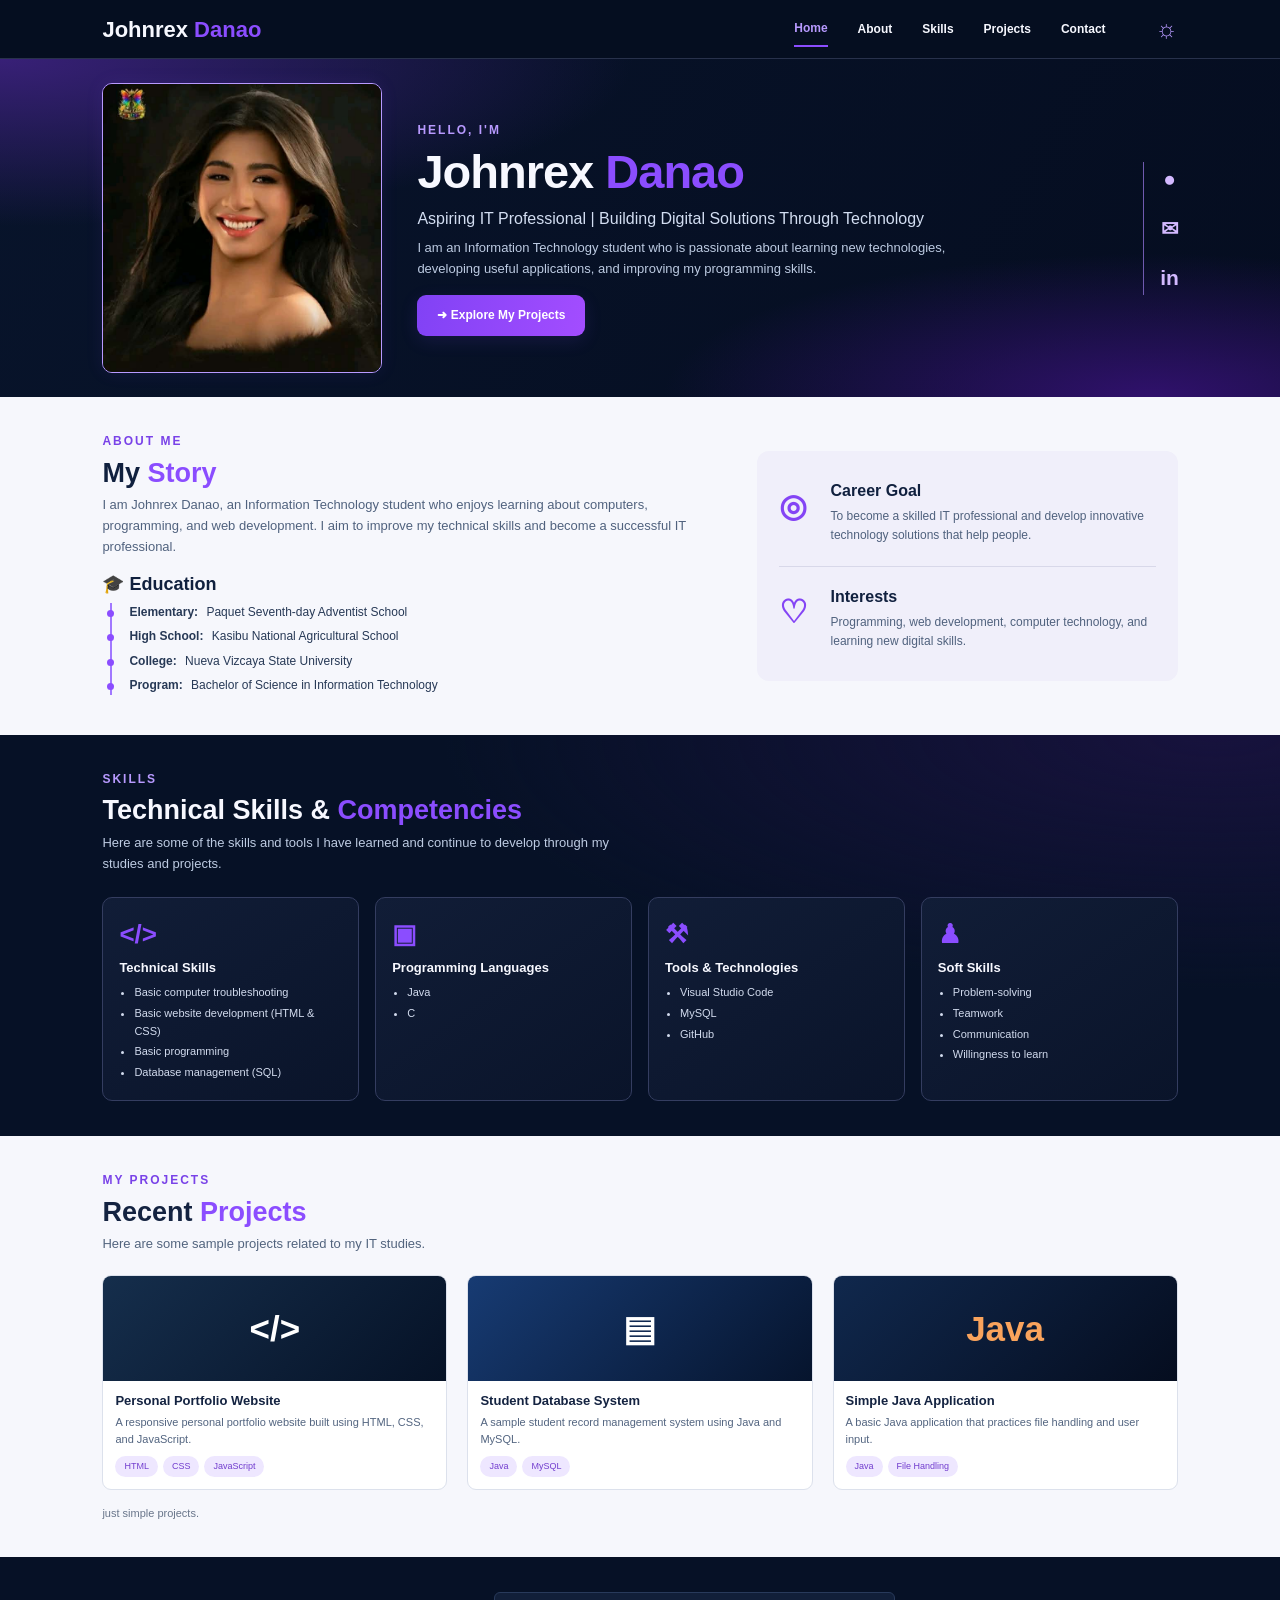
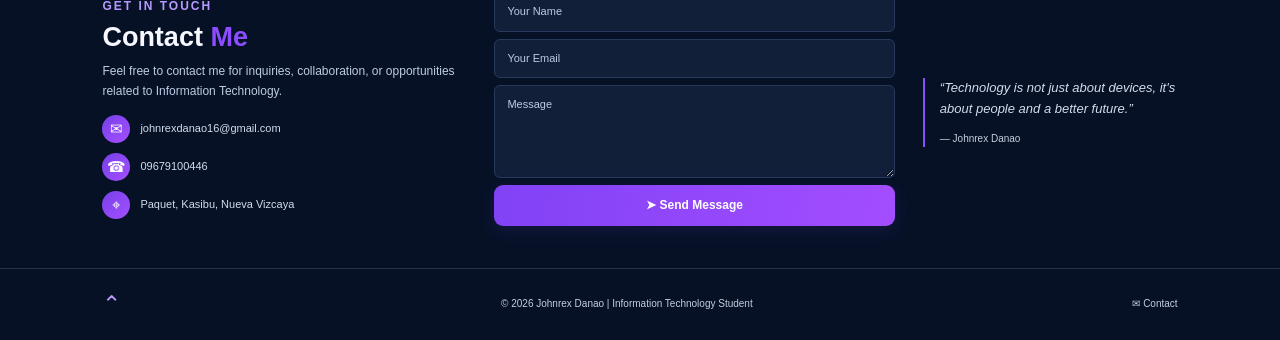
==== commit 29de75da: "Update project note text in index.html" ====
--- a/index.html
+++ b/index.html
@@ -31,7 +31,7 @@
   <!-- HOME -->
   <section id="home" class="hero">
     <div class="hero-photo">
-      <img src="mypicture.jpg" alt="Johnrex Danao">
+      <img src="mypicture.jpg" alt="My Profile Picture">
     </div>
 
     <div class="hero-content">
@@ -228,7 +228,7 @@
     </div>
 
     <p class="project-note">
-      Replace these sample projects with your actual completed projects.
+     just simple projects.
     </p>
   </section>
 
